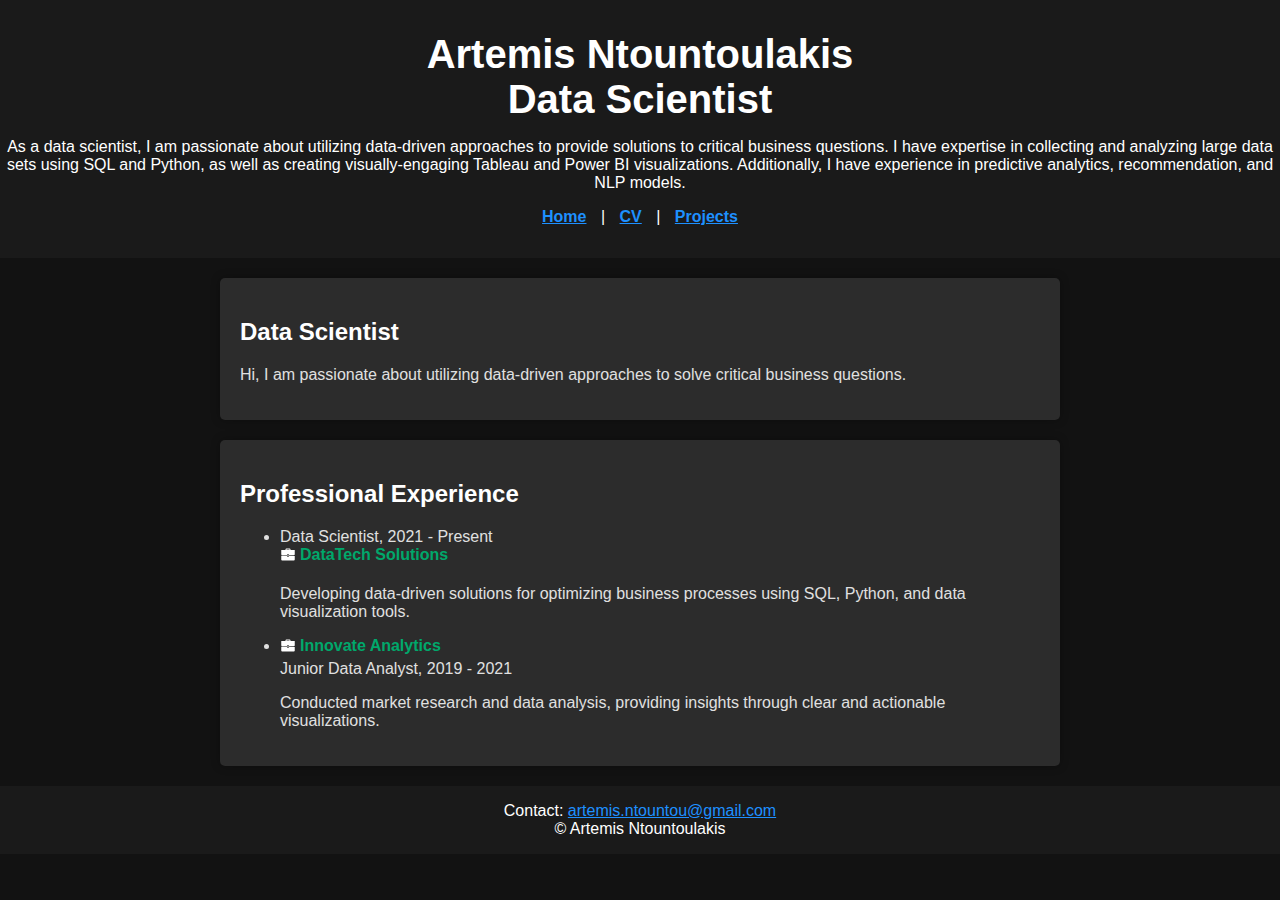
==== index.html @ 75355ca9 "initialization" ====
<!DOCTYPE html>
<html lang="en">
<head>
    <meta charset="UTF-8">
    <meta name="viewport" content="width=device-width, initial-scale=1.0">
    <title>Artemis Ntountoulakis - Portfolio</title>
    <link rel="stylesheet" href="css/style.css">
</head>
<body>

    <header>
        <h1>Artemis Ntountoulakis</h1>
        <h1>Data Scientist</h1>
        <p>As a data scientist, I am passionate about utilizing data-driven approaches to provide solutions to critical business questions.
            I have expertise in collecting and analyzing large data sets using SQL and Python, as well as creating visually-engaging Tableau and Power BI visualizations.
            Additionally, I have experience in predictive analytics, recommendation, and NLP models.</p>
        <nav>
            <a href="index.html">Home</a> |
            <a href="cv.html">CV</a> |
            <a href="projects.html">Projects</a>
        </nav>
    </header>

    <section>
        <h2> Data Scientist</h2>

        <p>Hi, I am passionate about utilizing data-driven approaches to solve critical business questions.</p>

    </section>

    <section>
    <h2>Professional Experience</h2>
    <ul>
        <li>
            Data Scientist, 2021 - Present <br>
            <span class="icon company-name">DataTech Solutions</span> <br>

            <p>Developing data-driven solutions for optimizing business processes using SQL, Python, and data visualization tools.</p>
        </li>
        <li>
            <span class="icon company-name">Innovate Analytics</span> <br>
            Junior Data Analyst, 2019 - 2021 <br>
            <p>Conducted market research and data analysis, providing insights through clear and actionable visualizations.</p>
        </li>
    </ul>
    </section>

    <footer>
        <p>Contact: <a href="mailto:artemis.ntountou@gmail.com">artemis.ntountou@gmail.com</a></p>
        <p>&copy; Artemis Ntountoulakis</p>
    </footer>

</body>
</html>
---- css/style.css ----
body {
    font-family: Arial, sans-serif;
    margin: 0;
    padding: 0;
    background-color: #121212; /* Dark background for the entire page */
    color: #e0e0e0; /* Light text color for readability */
}

header {
    background-color: #1a1a1a; /* Very dark background for header */
    color: #ffffff; /* White text in header */
    text-align: center;
    padding: 2em 0;
}

h1 {
    margin: 0;
    font-size: 2.5em;
}

h2 {
    color: #ffffff;
    font-size: 1.5em;
}

.company-name {
    color: #00A86B; /* Medium-dark gray for subtle contrast */
    font-weight: bold; /* Bold to stand out from regular text */
    margin-bottom: 5px; /* Small space below each name */
}

.icon {
    display: inline-block;
    background-image: url('../images/briefcase.png');
    background-size: 16px 16px;
    background-repeat: no-repeat;
    padding-left: 20px;
    background-position: left center;
}

/* Navigation Links */
nav a {
    color: #1e90ff; /* Blue color for main navigation links */
    text-decoration: underline; /* Underline to indicate clickable */
    margin: 0 10px;
    font-weight: bold;
    transition: color 0.3s ease, transform 0.3s ease; /* Smooth transition */
}

nav a:hover {
    color: #00bfff; /* Lighter blue on hover */
    transform: scale(1.1); /* Slightly enlarge on hover */
    text-decoration: none; /* Remove underline on hover for a clean look */
}

section {
    padding: 20px;
    max-width: 800px;
    margin: 20px auto;
    background-color: #2c2c2c; /* Slightly lighter dark background for section */
    border-radius: 5px;
    box-shadow: 0 0 10px rgba(0, 0, 0, 0.3);
}

footer {
    background-color: #1a1a1a; /* Matching footer to header color */
    text-align: center;
    padding: 1em 0;
    color: #ffffff;
}

footer p {
    margin: 0;
}

a {
    color: #1e90ff; /* Link color for contrast */
}
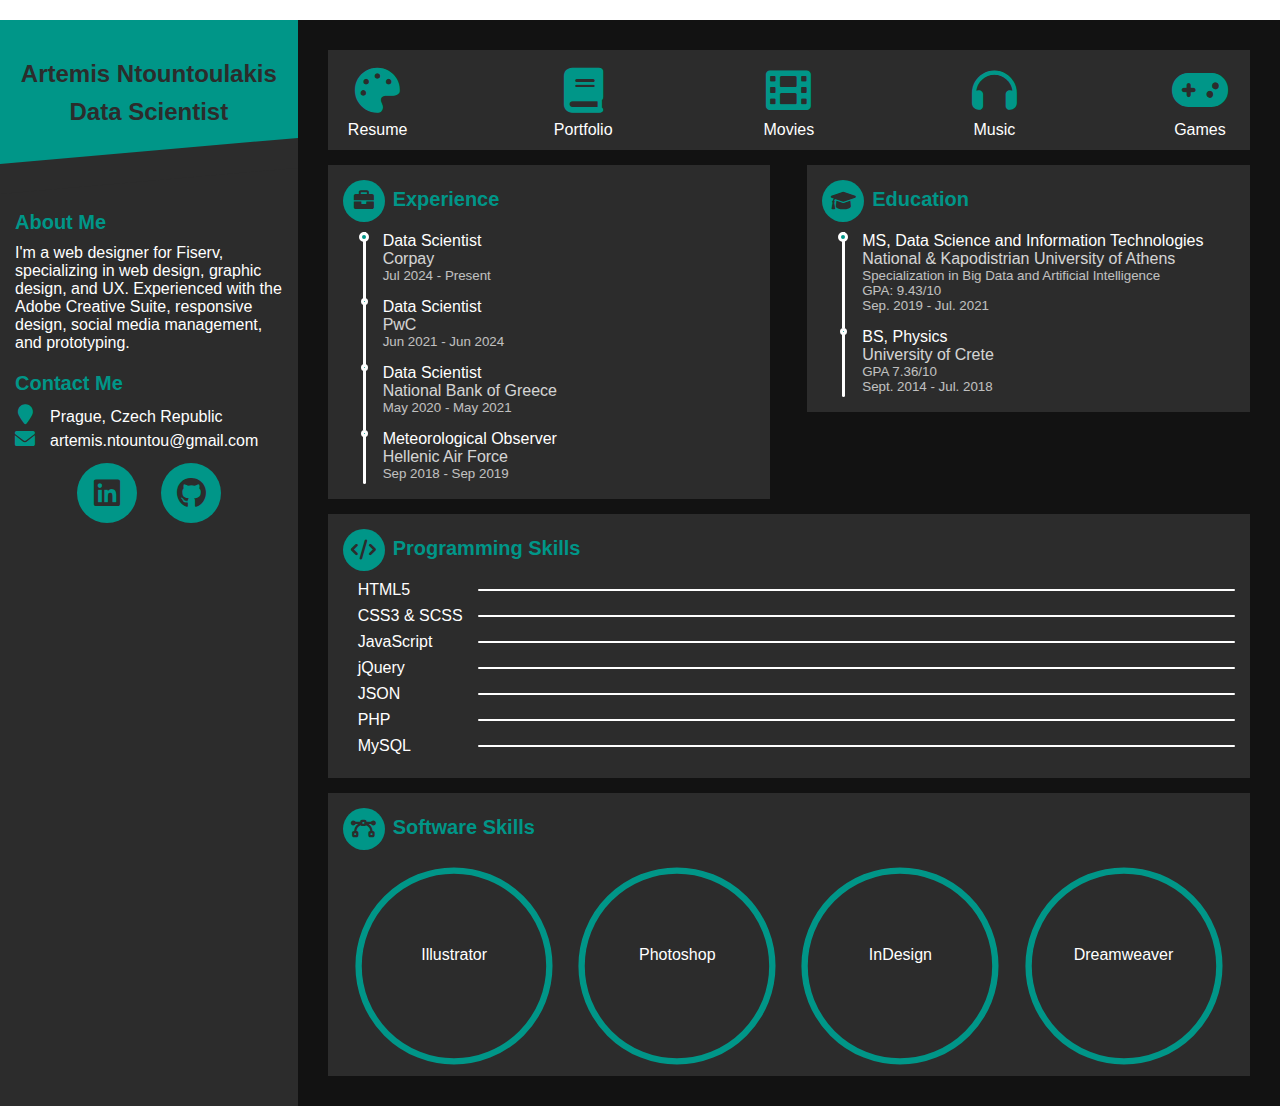
==== commit bdf63399: "version based on other's creator idea" ====
--- a/index.html
+++ b/index.html
@@ -3,52 +3,147 @@
 <head>
     <meta charset="UTF-8">
     <meta name="viewport" content="width=device-width, initial-scale=1.0">
-    <title>Artemis Ntountoulakis - Portfolio</title>
+    <title> Artemis Ntountoulakis Resume </title>
     <link rel="stylesheet" href="css/style.css">
+    <link rel="stylesheet" href="https://cdnjs.cloudflare.com/ajax/libs/font-awesome/6.0.0-beta3/css/all.min.css">
 </head>
 <body>
 
-    <header>
-        <h1>Artemis Ntountoulakis</h1>
-        <h1>Data Scientist</h1>
-        <p>As a data scientist, I am passionate about utilizing data-driven approaches to provide solutions to critical business questions.
-            I have expertise in collecting and analyzing large data sets using SQL and Python, as well as creating visually-engaging Tableau and Power BI visualizations.
-            Additionally, I have experience in predictive analytics, recommendation, and NLP models.</p>
-        <nav>
-            <a href="index.html">Home</a> |
-            <a href="cv.html">CV</a> |
-            <a href="projects.html">Projects</a>
-        </nav>
-    </header>
+<div class="resume">
+  <div class="base">
+    <div class="profile">
+      <div class="info">
+        <h1 class="name">Artemis Ntountoulakis</h1>
+        <h2 class="job">Data Scientist</h2>
+      </div>
+    </div>
+    <div class="about">
+      <h3>About Me</h3>I'm a web designer for Fiserv, specializing in web design, graphic design, and UX. Experienced with the Adobe Creative Suite, responsive design, social media management, and prototyping.
+    </div>
+    <div class="contact">
+      <h3>Contact Me</h3>
+      <div class="address"><a href="https://maps.app.goo.gl/cgMxtuae78aFnmP7A"><i class="fas fa-map-marker"></i><span>Prague, Czech Republic</span></a></div>
+      <div class="email"><a href="mailto:artemis.ntountou@gmail.com"><i class="fas fa-envelope"></i><span>artemis.ntountou@gmail.com</span></a></div>
+    </div>
+    <div class="follow">
+      <div class="box">
+        <a href="www.linkedin.com/in/artemis-ntountoulakis" target="_blank"><i class="fab fa-linkedin"></i></a>
+        <a href="https://github.com/ntountoulakis" target="_blank"><i class="fab fa-github"></i></a>
+      </div>
+    </div>
+  </div>
+  <div class="func">
 
-    <section>
-        <h2> Data Scientist</h2>
 
-        <p>Hi, I am passionate about utilizing data-driven approaches to solve critical business questions.</p>
+    <div class="interests">
+      <div class="interests-items">
+        <div class="art"><i class="fas fa-palette"></i><span>Resume</span></div>
+        <div class="art"><i class="fas fa-book"></i><span>Portfolio</span></div>
+        <div class="movies"><i class="fas fa-film"></i><span>Movies</span></div>
+        <div class="music"><i class="fas fa-headphones"></i><span>Music</span></div>
+        <div class="games"><i class="fas fa-gamepad"></i><span>Games</span></div>
+      </div>
+    </div>
 
-    </section>
 
-    <section>
-    <h2>Professional Experience</h2>
-    <ul>
-        <li>
-            Data Scientist, 2021 - Present <br>
-            <span class="icon company-name">DataTech Solutions</span> <br>
 
-            <p>Developing data-driven solutions for optimizing business processes using SQL, Python, and data visualization tools.</p>
+    <div class="work">
+      <h3><i class="fa fa-briefcase"></i>Experience</h3>
+      <ul>
+        <li><span>Data Scientist</span><medium>Corpay</medium><small>Jul 2024 - Present</small></li>
+        <li><span>Data Scientist </span><medium>PwC</medium><small>Jun 2021 - Jun 2024</small></li>
+        <li><span>Data Scientist</span><medium>National Bank of Greece</medium><small>May 2020 - May 2021</small></li>
+        <li><span>Meteorological Observer</span><medium>Hellenic Air Force</medium><small>Sep 2018 - Sep 2019</small></li>
+      </ul>
+    </div>
+
+
+
+    <div class="edu">
+      <h3><i class="fa fa-graduation-cap"></i>Education</h3>
+      <ul>
+        <li><span>MS, Data Science and Information Technologies</span><medium>National & Kapodistrian University of Athens</medium><small> Specialization in Big Data and Artificial Intelligence <br> GPA: 9.43/10 <br> Sep. 2019 - Jul. 2021</small></li>
+        <li><span>BS, Physics</span><medium>University of Crete</medium><small> GPA 7.36/10 <br> Sept. 2014 - Jul. 2018</small></li>
+      </ul>
+    </div>
+
+
+
+    <div class="skills-prog">
+      <h3><i class="fas fa-code"></i>Programming Skills</h3>
+      <ul>
+        <li data-percent="95"><span>HTML5</span>
+          <div class="skills-bar">
+            <div class="bar"></div>
+          </div>
         </li>
-        <li>
-            <span class="icon company-name">Innovate Analytics</span> <br>
-            Junior Data Analyst, 2019 - 2021 <br>
-            <p>Conducted market research and data analysis, providing insights through clear and actionable visualizations.</p>
+        <li data-percent="90"><span>CSS3 & SCSS</span>
+          <div class="skills-bar">
+            <div class="bar"></div>
+          </div>
         </li>
-    </ul>
-    </section>
+        <li data-percent="60"><span>JavaScript</span>
+          <div class="skills-bar">
+            <div class="bar"></div>
+          </div>
+        </li>
+        <li data-percent="50"><span>jQuery</span>
+          <div class="skills-bar">
+            <div class="bar"></div>
+          </div>
+        </li>
+        <li data-percent="40"><span>JSON</span>
+          <div class="skills-bar">
+            <div class="bar"></div>
+          </div>
+        </li>
+        <li data-percent="55"><span>PHP</span>
+          <div class="skills-bar">
+            <div class="bar"></div>
+          </div>
+        </li>
+        <li data-percent="40"><span>MySQL</span>
+          <div class="skills-bar">
+            <div class="bar"></div>
+          </div>
+        </li>
+      </ul>
+    </div>
 
-    <footer>
-        <p>Contact: <a href="mailto:artemis.ntountou@gmail.com">artemis.ntountou@gmail.com</a></p>
-        <p>&copy; Artemis Ntountoulakis</p>
-    </footer>
 
+    <div class="skills-soft">
+      <h3><i class="fas fa-bezier-curve"></i>Software Skills</h3>
+      <ul>
+        <li data-percent="90">
+          <svg viewbox="0 0 100 100">
+            <circle cx="50" cy="50" r="45"></circle>
+            <circle class="cbar" cx="50" cy="50" r="45"></circle>
+          </svg><span>Illustrator</span><small></small>
+        </li>
+        <li data-percent="75">
+          <svg viewbox="0 0 100 100">
+            <circle cx="50" cy="50" r="45"></circle>
+            <circle class="cbar" cx="50" cy="50" r="45"></circle>
+          </svg><span>Photoshop</span><small></small>
+        </li>
+        <li data-percent="85">
+          <svg viewbox="0 0 100 100">
+            <circle cx="50" cy="50" r="45"></circle>
+            <circle class="cbar" cx="50" cy="50" r="45"></circle>
+          </svg><span>InDesign</span><small></small>
+        </li>
+        <li data-percent="65">
+          <svg viewbox="0 0 100 100">
+            <circle cx="50" cy="50" r="45"></circle>
+            <circle class="cbar" cx="50" cy="50" r="45"></circle>
+          </svg><span>Dreamweaver</span><small></small>
+        </li>
+      </ul>
+    </div>
+  </div>
+</div>
+
+
+<script src="js/script.js"></script>
 </body>
-</html>
+</html>--- a/css/style.css
+++ b/css/style.css
@@ -1,78 +1,434 @@
+*,
+*::before,
+*::after {
+  box-sizing: border-box;
+  outline: none;
+  margin: 0;
+  padding: 0;
+}
+
+/* Full-screen setup for root elements */
+html,
 body {
-    font-family: Arial, sans-serif;
-    margin: 0;
-    padding: 0;
-    background-color: #121212; /* Dark background for the entire page */
-    color: #e0e0e0; /* Light text color for readability */
-}
-
-header {
-    background-color: #1a1a1a; /* Very dark background for header */
-    color: #ffffff; /* White text in header */
-    text-align: center;
-    padding: 2em 0;
-}
-
-h1 {
-    margin: 0;
-    font-size: 2.5em;
+  height: 100%;
+  margin: 0;
+  padding: 0;
+  transition: 0.5s;
+  background: #ffffff; /* white  */;
+  cursor: default;
+  font-family: "Montserrat", sans-serif;
+  font-size: 16px;
+}
+
+a {
+  text-decoration: none;
+  color: #ffffff; /* white  */;
+  display: block;
+  transition-duration: 0.3s;
+}
+
+ul {
+  list-style-type: none;
+  padding: 0;
 }
 
 h2 {
-    color: #ffffff;
-    font-size: 1.5em;
-}
-
-.company-name {
-    color: #00A86B; /* Medium-dark gray for subtle contrast */
-    font-weight: bold; /* Bold to stand out from regular text */
-    margin-bottom: 5px; /* Small space below each name */
-}
-
-.icon {
-    display: inline-block;
-    background-image: url('../images/briefcase.png');
-    background-size: 16px 16px;
-    background-repeat: no-repeat;
-    padding-left: 20px;
-    background-position: left center;
-}
-
-/* Navigation Links */
-nav a {
-    color: #1e90ff; /* Blue color for main navigation links */
-    text-decoration: underline; /* Underline to indicate clickable */
-    margin: 0 10px;
-    font-weight: bold;
-    transition: color 0.3s ease, transform 0.3s ease; /* Smooth transition */
-}
-
-nav a:hover {
-    color: #00bfff; /* Lighter blue on hover */
-    transform: scale(1.1); /* Slightly enlarge on hover */
-    text-decoration: none; /* Remove underline on hover for a clean look */
-}
-
-section {
-    padding: 20px;
-    max-width: 800px;
-    margin: 20px auto;
-    background-color: #2c2c2c; /* Slightly lighter dark background for section */
-    border-radius: 5px;
-    box-shadow: 0 0 10px rgba(0, 0, 0, 0.3);
-}
-
-footer {
-    background-color: #1a1a1a; /* Matching footer to header color */
-    text-align: center;
-    padding: 1em 0;
-    color: #ffffff;
-}
-
-footer p {
-    margin: 0;
-}
-
-a {
-    color: #1e90ff; /* Link color for contrast */
-}+}
+
+h3 {
+  color: #009688; /* teal  */
+  margin: 10px 0;
+  font-size: 1.25em;
+}
+
+.resume {
+  width: 100vw;
+  background: #121212; /* black  */
+  color: #ffffff; /* white  */;
+  margin: 20px auto;
+  box-shadow: 10px 10px #0e1442; /* black  */;
+  position: relative;
+  display: flex;
+}
+.resume .base,
+.resume .func {
+  box-sizing: border-box;
+  float: left;
+}
+.resume .base > div,
+.resume .func > div {
+  padding-bottom: 10px;
+}
+.resume .base > div:last-of-type,
+.resume .func > div:last-of-type {
+  padding-bottom: 0;
+}
+.resume .base {
+  width: 30%;
+  padding: 30px 15px;
+  background: #2c2c2c; /* light-dark*/
+  color: #ffffff; /* white  */;
+}
+.resume .base .profile {
+  background: #009688; /* teal  */
+  padding: 30px 15px 40px 15px;
+  margin: -30px -15px 45px -15px;
+  position: relative;
+  z-index: 2;
+}
+.resume .base .profile::after {
+  content: "";
+  position: absolute;
+  background: #2c2c2c; /* light-dark*/
+  width: 100%;
+  height: 30px;
+  bottom: -15px;
+  left: 0;
+  transform: skewY(-5deg);
+  z-index: -1;
+}
+.resume .base .profile .photo img {
+  width: 100%;
+  border-radius: 50%;
+}
+.resume .base .profile .photo {
+  display: flex;
+  justify-content: center;
+  align-items: center;
+}
+
+.resume .base .profile .info {
+  text-align: center;
+  color: #ffffff; /* white  */;
+}
+.resume .base .profile .info .name {
+  margin-top: 10px;
+  margin-bottom: 0;
+  font-size: 1.5em;
+  color: #2c2c2c; /* light-dark*/
+}
+.resume .base .profile .info .job {
+  margin-top: 10px;
+  margin-bottom: 0;
+  font-size: 1.5em;
+  color: #2c2c2c; /* light-dark*/
+}
+.resume .base .contact div {
+  line-height: 24px;
+}
+.resume .base .contact div a:hover {
+  color: #fdd835; /* yellow  */;
+}
+.resume .base .contact div a:hover span::after {
+  width: 100%;
+}
+.resume .base .contact div:hover i {
+  color: #fdd835; /* yellow  */;
+}
+.resume .base .contact div i {
+  color: #009688; /* teal  */
+  width: 20px;
+  height: 20px;
+  font-size: 20px;
+  text-align: center;
+  margin-right: 15px;
+  transition-duration: 0.3s;
+}
+.resume .base .contact div span {
+  position: relative;
+}
+.resume .base .contact div span::after {
+  content: "";
+  position: absolute;
+  background: #fdd835; /* yellow  */;
+  height: 1px;
+  width: 0;
+  bottom: 0;
+  left: 0;
+  transition-duration: 0.3s;
+}
+.resume .base .follow .box {
+  text-align: center;
+  vertical-align: middle;
+}
+.resume .base .follow .box a {
+  display: inline-block;
+  vertical-align: text-bottom;
+}
+.resume .base .follow .box a:hover i {
+  background: #fdd835; /* yellow  */;
+  border-radius: 5px;
+  transform: rotate(45deg) scale(0.8);
+}
+.resume .base .follow .box a:hover i::before {
+  transform: rotate(-45deg) scale(1.5);
+}
+.resume .base .follow .box i {
+  display: inline-block;
+  font-size: 30px;
+  background: #009688; /* teal  */
+  width: 60px;
+  height: 60px;
+  border-radius: 50%;
+  line-height: 60px;
+  color: #2c2c2c; /* light-dark*/
+  margin: 0 10px 10px 10px;
+  transition-duration: 0.3s;
+}
+.resume .base .follow .box i::before {
+  transition-duration: 0.3s;
+}
+.resume .base .follow .box i.fa::before {
+  display: block;
+}
+.resume .func {
+  width: 100%;
+  padding: 30px;
+}
+.resume .func:hover > div {
+  transition-duration: 0.5s;
+}
+.resume .func:hover > div:hover h3 i {
+  transform: scale(1.25);
+}
+.resume .func:hover > div:not(:hover) {
+  opacity: 0.5;
+}
+.resume .func h3 {
+  transition-duration: 0.3s;
+  margin-top: 0;
+}
+.resume .func h3 i {
+  color: #2c2c2c; /* light-dark*/
+  background: #009688; /* teal  */
+  width: 42px;
+  height: 42px;
+  font-size: 20px;
+  line-height: 42px;
+  border-radius: 50%;
+  text-align: center;
+  vertical-align: middle;
+  margin-right: 8px;
+  transition-duration: 0.3s;
+}
+.resume .func .work,
+.resume .func .edu {
+  float: left;
+}
+
+.resume .func .work medium,
+.resume .func .edu medium {
+  display: block;
+  opacity: 0.8;
+}
+
+.resume .func .work small,
+.resume .func .edu small {
+  display: block;
+  opacity: 0.7;
+}
+.resume .func .work ul li,
+.resume .func .edu ul li {
+  position: relative;
+  margin-left: 15px;
+  padding-left: 25px;
+  padding-bottom: 15px;
+}
+.resume .func .work ul li:hover::before,
+.resume .func .edu ul li:hover::before {
+  animation: circle 1.2s infinite;
+}
+.resume .func .work ul li:hover span,
+.resume .func .edu ul li:hover span {
+  color: #fdd835; /* yellow  */;
+}
+@keyframes circle {
+  from {
+    box-shadow: 0 0 0 0px #fdd835; /* yellow  */;
+  }
+  to {
+    box-shadow: 0 0 0 6px rgba(255, 255, 255, 0);
+  }
+}
+.resume .func .work ul li:first-of-type::before,
+.resume .func .edu ul li:first-of-type::before {
+  width: 10px;
+  height: 10px;
+  left: 1px;
+}
+.resume .func .work ul li:last-of-type,
+.resume .func .edu ul li:last-of-type {
+  padding-bottom: 3px;
+}
+.resume .func .work ul li:last-of-type::after,
+.resume .func .edu ul li:last-of-type::after {
+  border-radius: 1.5px;
+}
+.resume .func .work ul li::before,
+.resume .func .work ul li::after,
+.resume .func .edu ul li::before,
+.resume .func .edu ul li::after {
+  content: "";
+  display: block;
+  position: absolute;
+}
+.resume .func .work ul li::before,
+.resume .func .edu ul li::before {
+  width: 7px;
+  height: 7px;
+  border: 3px solid #ffffff; /* white  */
+  background: #009688; /* teal  */
+  border-radius: 50%;
+  left: 3px;
+  z-index: 1;
+}
+.resume .func .work ul li::after,
+.resume .func .edu ul li::after {
+  width: 3px;
+  height: 100%;
+  background: #ffffff; /* white  */;
+  left: 5px;
+  top: 0;
+}
+.resume .func .work ul li span,
+.resume .func .edu ul li span {
+  transition-duration: 0.3s;
+}
+.resume .func .work {
+  width: 48%;
+  background: #2c2c2c; /* light-dark*/
+  padding: 15px;
+  margin: 0 4% 15px 0;
+}
+.resume .func .edu {
+  width: 48%;
+  background: #2c2c2c; /* light-dark*/
+  padding: 15px;
+}
+.resume .func .skills-prog {
+  clear: both;
+  background: #2c2c2c; /* light-dark*/
+  padding: 15px;
+}
+.resume .func .skills-prog ul {
+  margin-left: 15px;
+}
+.resume .func .skills-prog ul li {
+  margin-bottom: 8px;
+  display: flex;
+  align-items: center;
+  transition-duration: 0.3s;
+}
+.resume .func .skills-prog ul li:hover {
+  color: #fdd835; /* yellow  */;
+}
+.resume .func .skills-prog ul li:hover .skills-bar .bar {
+  background: #fdd835; /* yellow  */;
+  box-shadow: 0 0 0 1px #fdd835; /* yellow  */;
+}
+.resume .func .skills-prog ul li span {
+  display: block;
+  width: 120px;
+}
+.resume .func .skills-prog ul li .skills-bar {
+  background: #ffffff; /* white  */;
+  height: 2px;
+  width: calc(100% - 120px);
+  position: relative;
+  border-radius: 2px;
+}
+.resume .func .skills-prog ul li .skills-bar .bar {
+  position: absolute;
+  top: -1px;
+  height: 4px;
+  background: #009688; /* teal  */
+  box-shadow: 0 0 0 #009688; /* teal  */
+  border-radius: 5px;
+}
+.resume .func .skills-soft {
+  clear: both;
+  background: #2c2c2c; /* light-dark*/
+  padding: 15px;
+  margin: 15px 0 0;
+}
+.resume .func .skills-soft ul {
+  display: flex;
+  justify-content: space-between;
+  text-align: center;
+}
+.resume .func .skills-soft ul li {
+  position: relative;
+}
+.resume .func .skills-soft ul li:hover svg .cbar {
+  stroke: #fdd835; /* yellow  */;
+  stroke-width: 4px;
+}
+.resume .func .skills-soft ul li:hover span,
+.resume .func .skills-soft ul li:hover small {
+  transform: scale(1.2);
+}
+.resume .func .skills-soft ul li svg {
+  width: 95%;
+  fill: transparent;
+  transform: rotate(-90deg);
+}
+.resume .func .skills-soft ul li svg circle {
+  stroke-width: 1px;
+  stroke: #ffffff; /* white  */;
+}
+.resume .func .skills-soft ul li svg .cbar {
+  stroke-width: 3px;
+  stroke: #009688; /* teal  */
+  stroke-linecap: round;
+}
+.resume .func .skills-soft ul li span,
+.resume .func .skills-soft ul li small {
+  position: absolute;
+  display: block;
+  width: 100%;
+  top: 52%;
+  transition-duration: 0.3s;
+}
+.resume .func .skills-soft ul li span {
+  top: 40%;
+}
+.resume .func .interests {
+  background: #2c2c2c; /* light-dark*/
+  margin: 0 0 15px;
+  padding: 0;
+}
+.resume .func .interests-items {
+  box-sizing: border-box;
+  padding: 0 0 0;
+  width: 100%;
+  text-align: center;
+  display: flex;
+  justify-content: space-between;
+}
+.resume .func .interests-items div {
+  display: flex;
+  flex-direction: column;
+  justify-content: center;
+  align-items: center;
+  width: 100px;
+  height: 100px;
+  border-radius: 50%;
+}
+.resume .func .interests-items div:hover i {
+  transform: scale(1.2);
+}
+.resume .func .interests-items div:hover span {
+  color: #fdd835; /* yellow  */;
+  transition-duration: 0.3s;
+}
+.resume .func .interests-items div i {
+  font-size: 45px;
+  width: 60px;
+  height: 60px;
+  line-height: 60px;
+  color: #009688; /* teal  */
+  transition-duration: 0.3s;
+}
+.resume .func .interests-items div span {
+  display: block;
+}
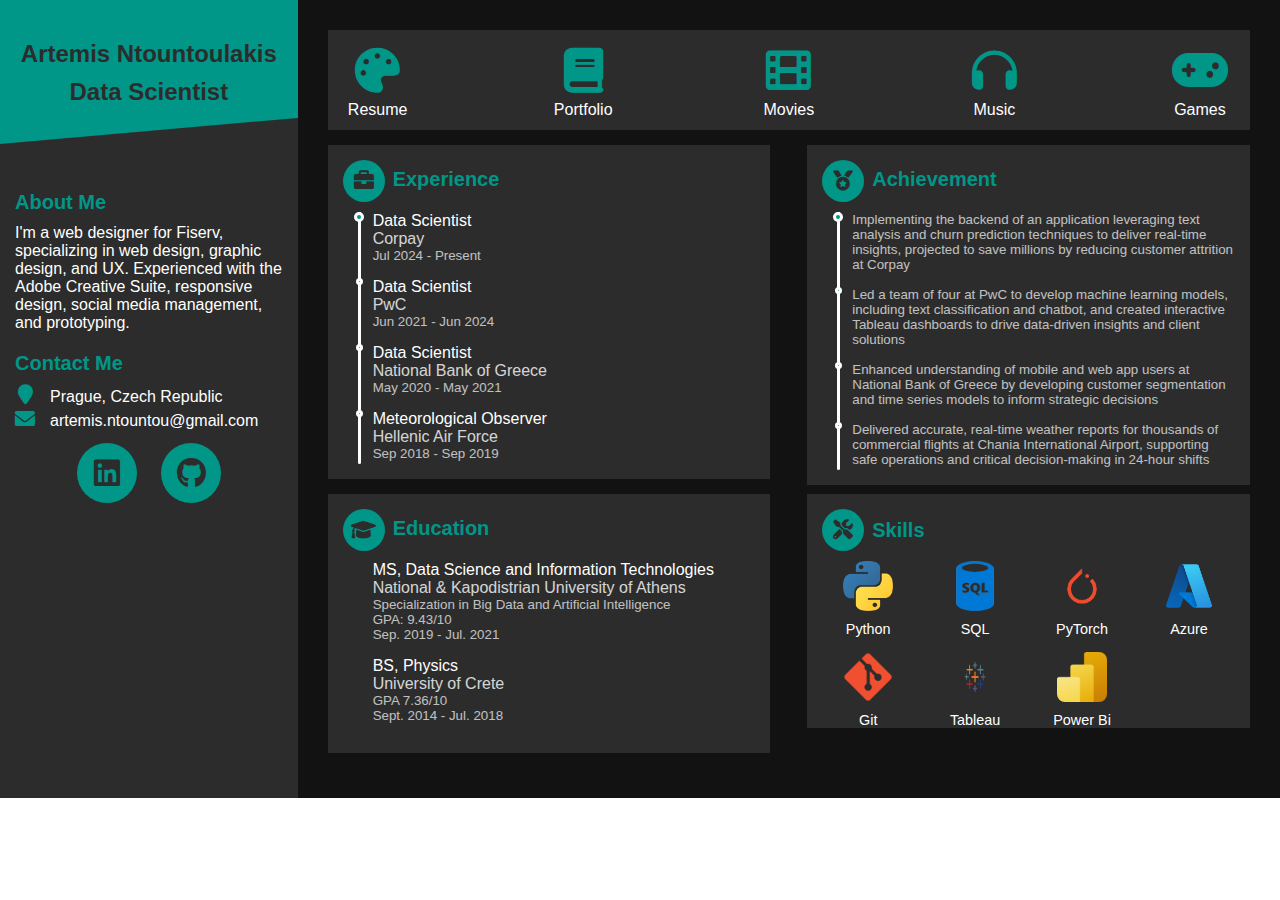
==== commit 92882aff: "added skills and education in correct format" ====
--- a/index.html
+++ b/index.html
@@ -27,7 +27,7 @@
     </div>
     <div class="follow">
       <div class="box">
-        <a href="www.linkedin.com/in/artemis-ntountoulakis" target="_blank"><i class="fab fa-linkedin"></i></a>
+        <a href="https://www.linkedin.com/in/artemis-ntountoulakis" target="_blank"><i class="fab fa-linkedin"></i></a>
         <a href="https://github.com/ntountoulakis" target="_blank"><i class="fab fa-github"></i></a>
       </div>
     </div>
@@ -58,8 +58,17 @@
     </div>
 
 
+    <div class="achieve">
+      <h3><i class="fa fa-medal"></i>Achievement</h3>
+      <ul>
+        <li><small>Implementing the backend of an application leveraging text analysis and churn prediction techniques to deliver real-time insights, projected to save millions by reducing customer attrition at Corpay</small></li>
+        <li><small>Led a team of four at PwC to develop machine learning models, including text classification and chatbot, and created interactive Tableau dashboards to drive data-driven insights and client solutions</small></li>
+        <li><small>Enhanced understanding of mobile and web app users at National Bank of Greece by developing customer segmentation and time series models to inform strategic decisions</small></li>
+        <li><small>Delivered accurate, real-time weather reports for thousands of commercial flights at Chania International Airport, supporting safe operations and critical decision-making in 24-hour shifts</small></li>
+      </ul>
+    </div>
 
-    <div class="edu">
+   <div class="edu">
       <h3><i class="fa fa-graduation-cap"></i>Education</h3>
       <ul>
         <li><span>MS, Data Science and Information Technologies</span><medium>National & Kapodistrian University of Athens</medium><small> Specialization in Big Data and Artificial Intelligence <br> GPA: 9.43/10 <br> Sep. 2019 - Jul. 2021</small></li>
@@ -67,79 +76,41 @@
       </ul>
     </div>
 
+    <div class="skills">
+      <h3><i class="fa fa-tools"></i>Skills</h3>
+      <ul>
+        <li>
+          <img src="images/python.png" alt="Python Logo">
+          <span>Python</span>
+        </li>
+        <li>
+          <img src="images/sql.png" alt="SQL Logo">
+          <span>SQL</span>
+        </li>
+        <li>
+          <img src="images/pytorch.png" alt="Pytorch Logo">
+          <span>PyTorch</span>
+        </li>
+        <li>
+          <img src="images/azure.png" alt="Azure Logo">
+          <span>Azure</span>
+        </li>
+        <li>
+          <img src="images/git.png" alt="Git Logo">
+          <span>Git</span>
+        </li>
+        <li>
+          <img src="images/tableau.png" alt="Tableau Logo">
+          <span>Tableau</span>
+        </li>
+        <li>
+          <img src="images/powerbi.png" alt="Power BI Logo">
+          <span>Power Bi</span>
+        </li>
 
-
-    <div class="skills-prog">
-      <h3><i class="fas fa-code"></i>Programming Skills</h3>
-      <ul>
-        <li data-percent="95"><span>HTML5</span>
-          <div class="skills-bar">
-            <div class="bar"></div>
-          </div>
-        </li>
-        <li data-percent="90"><span>CSS3 & SCSS</span>
-          <div class="skills-bar">
-            <div class="bar"></div>
-          </div>
-        </li>
-        <li data-percent="60"><span>JavaScript</span>
-          <div class="skills-bar">
-            <div class="bar"></div>
-          </div>
-        </li>
-        <li data-percent="50"><span>jQuery</span>
-          <div class="skills-bar">
-            <div class="bar"></div>
-          </div>
-        </li>
-        <li data-percent="40"><span>JSON</span>
-          <div class="skills-bar">
-            <div class="bar"></div>
-          </div>
-        </li>
-        <li data-percent="55"><span>PHP</span>
-          <div class="skills-bar">
-            <div class="bar"></div>
-          </div>
-        </li>
-        <li data-percent="40"><span>MySQL</span>
-          <div class="skills-bar">
-            <div class="bar"></div>
-          </div>
-        </li>
       </ul>
     </div>
 
-
-    <div class="skills-soft">
-      <h3><i class="fas fa-bezier-curve"></i>Software Skills</h3>
-      <ul>
-        <li data-percent="90">
-          <svg viewbox="0 0 100 100">
-            <circle cx="50" cy="50" r="45"></circle>
-            <circle class="cbar" cx="50" cy="50" r="45"></circle>
-          </svg><span>Illustrator</span><small></small>
-        </li>
-        <li data-percent="75">
-          <svg viewbox="0 0 100 100">
-            <circle cx="50" cy="50" r="45"></circle>
-            <circle class="cbar" cx="50" cy="50" r="45"></circle>
-          </svg><span>Photoshop</span><small></small>
-        </li>
-        <li data-percent="85">
-          <svg viewbox="0 0 100 100">
-            <circle cx="50" cy="50" r="45"></circle>
-            <circle class="cbar" cx="50" cy="50" r="45"></circle>
-          </svg><span>InDesign</span><small></small>
-        </li>
-        <li data-percent="65">
-          <svg viewbox="0 0 100 100">
-            <circle cx="50" cy="50" r="45"></circle>
-            <circle class="cbar" cx="50" cy="50" r="45"></circle>
-          </svg><span>Dreamweaver</span><small></small>
-        </li>
-      </ul>
-    </div>
   </div>
 </div>
 
--- a/css/style.css
+++ b/css/style.css
@@ -45,8 +45,8 @@
   width: 100vw;
   background: #121212; /* black  */
   color: #ffffff; /* white  */;
-  margin: 20px auto;
-  box-shadow: 10px 10px #0e1442; /* black  */;
+  margin: 0px auto;
+  /* box-shadow: 20px 20px #2c2c2c;  light-dark*/
   position: relative;
   display: flex;
 }
@@ -212,34 +212,34 @@
   transition-duration: 0.3s;
 }
 .resume .func .work,
-.resume .func .edu {
+.resume .func .achieve {
   float: left;
 }
 
 .resume .func .work medium,
-.resume .func .edu medium {
+.resume .func .achieve medium {
   display: block;
   opacity: 0.8;
 }
 
 .resume .func .work small,
-.resume .func .edu small {
+.resume .func .achieve small {
   display: block;
   opacity: 0.7;
 }
 .resume .func .work ul li,
-.resume .func .edu ul li {
+.resume .func .achieve ul li {
   position: relative;
-  margin-left: 15px;
-  padding-left: 25px;
+  margin-left: 10px;
+  padding-left: 20px;
   padding-bottom: 15px;
 }
 .resume .func .work ul li:hover::before,
-.resume .func .edu ul li:hover::before {
+.resume .func .achieve ul li:hover::before {
   animation: circle 1.2s infinite;
 }
 .resume .func .work ul li:hover span,
-.resume .func .edu ul li:hover span {
+.resume .func .achieve ul li:hover span {
   color: #fdd835; /* yellow  */;
 }
 @keyframes circle {
@@ -251,29 +251,29 @@
   }
 }
 .resume .func .work ul li:first-of-type::before,
-.resume .func .edu ul li:first-of-type::before {
+.resume .func .achieve ul li:first-of-type::before {
   width: 10px;
   height: 10px;
   left: 1px;
 }
 .resume .func .work ul li:last-of-type,
-.resume .func .edu ul li:last-of-type {
+.resume .func .achieve ul li:last-of-type {
   padding-bottom: 3px;
 }
 .resume .func .work ul li:last-of-type::after,
-.resume .func .edu ul li:last-of-type::after {
+.resume .func .achieve ul li:last-of-type::after {
   border-radius: 1.5px;
 }
 .resume .func .work ul li::before,
 .resume .func .work ul li::after,
-.resume .func .edu ul li::before,
-.resume .func .edu ul li::after {
+.resume .func .achieve ul li::before,
+.resume .func .achieve ul li::after {
   content: "";
   display: block;
   position: absolute;
 }
 .resume .func .work ul li::before,
-.resume .func .edu ul li::before {
+.resume .func .achieve ul li::before {
   width: 7px;
   height: 7px;
   border: 3px solid #ffffff; /* white  */
@@ -283,7 +283,7 @@
   z-index: 1;
 }
 .resume .func .work ul li::after,
-.resume .func .edu ul li::after {
+.resume .func .achieve ul li::after {
   width: 3px;
   height: 100%;
   background: #ffffff; /* white  */;
@@ -291,7 +291,7 @@
   top: 0;
 }
 .resume .func .work ul li span,
-.resume .func .edu ul li span {
+.resume .func .achieve ul li span {
   transition-duration: 0.3s;
 }
 .resume .func .work {
@@ -300,98 +300,100 @@
   padding: 15px;
   margin: 0 4% 15px 0;
 }
-.resume .func .edu {
+.resume .func .achieve {
   width: 48%;
   background: #2c2c2c; /* light-dark*/
   padding: 15px;
 }
-.resume .func .skills-prog {
-  clear: both;
-  background: #2c2c2c; /* light-dark*/
+
+
+.resume .func .edu {
+  width: 48%;
+  background: #2c2c2c; /* light-dark */
   padding: 15px;
-}
-.resume .func .skills-prog ul {
-  margin-left: 15px;
-}
-.resume .func .skills-prog ul li {
-  margin-bottom: 8px;
+  margin: 0 4% 15px 0;
+  float: left;
+}
+
+.resume .func .edu medium {
+  display: block;
+  opacity: 0.8;
+}
+
+.resume .func .edu small {
+  display: block;
+  opacity: 0.7;
+}
+
+.resume .func .edu ul li {
+  position: relative;
+  margin-left: 10px;
+  padding-left: 20px;
+  padding-bottom: 15px;
+}
+
+.resume .func .edu ul li::before {
+  width: 7px;
+  height: 7px;
+  border: 3px solid #ffffff;
+  background: #009688; /* teal */
+  border-radius: 50%;
+  left: 3px;
+  z-index: 1;
+}
+
+.resume .func .edu ul li::after {
+  width: 3px;
+  height: 100%;
+  background: #ffffff;
+  left: 5px;
+  top: 0;
+}
+
+/* Skills Section */
+.resume .func .skills {
+  width: 48%;
+  background: #2c2c2c; /* light-dark */
+  padding: 15px;
+  margin: 0 0 15px 0;
+  float: left;
+}
+
+.resume .func .skills h3 {
   display: flex;
   align-items: center;
-  transition-duration: 0.3s;
-}
-.resume .func .skills-prog ul li:hover {
-  color: #fdd835; /* yellow  */;
-}
-.resume .func .skills-prog ul li:hover .skills-bar .bar {
-  background: #fdd835; /* yellow  */;
-  box-shadow: 0 0 0 1px #fdd835; /* yellow  */;
-}
-.resume .func .skills-prog ul li span {
-  display: block;
-  width: 120px;
-}
-.resume .func .skills-prog ul li .skills-bar {
-  background: #ffffff; /* white  */;
-  height: 2px;
-  width: calc(100% - 120px);
-  position: relative;
-  border-radius: 2px;
-}
-.resume .func .skills-prog ul li .skills-bar .bar {
-  position: absolute;
-  top: -1px;
-  height: 4px;
-  background: #009688; /* teal  */
-  box-shadow: 0 0 0 #009688; /* teal  */
-  border-radius: 5px;
-}
-.resume .func .skills-soft {
-  clear: both;
-  background: #2c2c2c; /* light-dark*/
-  padding: 15px;
-  margin: 15px 0 0;
-}
-.resume .func .skills-soft ul {
-  display: flex;
-  justify-content: space-between;
-  text-align: center;
-}
-.resume .func .skills-soft ul li {
-  position: relative;
-}
-.resume .func .skills-soft ul li:hover svg .cbar {
-  stroke: #fdd835; /* yellow  */;
-  stroke-width: 4px;
-}
-.resume .func .skills-soft ul li:hover span,
-.resume .func .skills-soft ul li:hover small {
-  transform: scale(1.2);
-}
-.resume .func .skills-soft ul li svg {
-  width: 95%;
-  fill: transparent;
-  transform: rotate(-90deg);
-}
-.resume .func .skills-soft ul li svg circle {
-  stroke-width: 1px;
-  stroke: #ffffff; /* white  */;
-}
-.resume .func .skills-soft ul li svg .cbar {
-  stroke-width: 3px;
-  stroke: #009688; /* teal  */
-  stroke-linecap: round;
-}
-.resume .func .skills-soft ul li span,
-.resume .func .skills-soft ul li small {
-  position: absolute;
-  display: block;
-  width: 100%;
-  top: 52%;
-  transition-duration: 0.3s;
-}
-.resume .func .skills-soft ul li span {
-  top: 40%;
-}
+}
+
+.resume .func .skills ul {
+  display: grid;
+  grid-template-columns: repeat(auto-fill, minmax(80px, 1fr));
+  gap: 15px;
+  padding-left: 0;
+}
+
+.resume .func .skills ul li {
+  display: flex;
+  flex-direction: column;
+  align-items: center;
+  text-align: center;
+  font-size: 1.0em;
+  color: #ffffff; /* White */
+}
+
+.resume .func .skills ul li img {
+  width: 50px; /* Size of the skill image */
+  height: 50px;
+  margin-bottom: 5px; /* Space between image and text */
+  border-radius: 8px; /* Optional: add rounded corners */
+}
+
+.resume .func .skills ul li span {
+  font-size: 0.9em;
+  color: #ffffff; /* White text */
+  margin-top: 5px;
+}
+
+/* Interest Section */
 .resume .func .interests {
   background: #2c2c2c; /* light-dark*/
   margin: 0 0 15px;
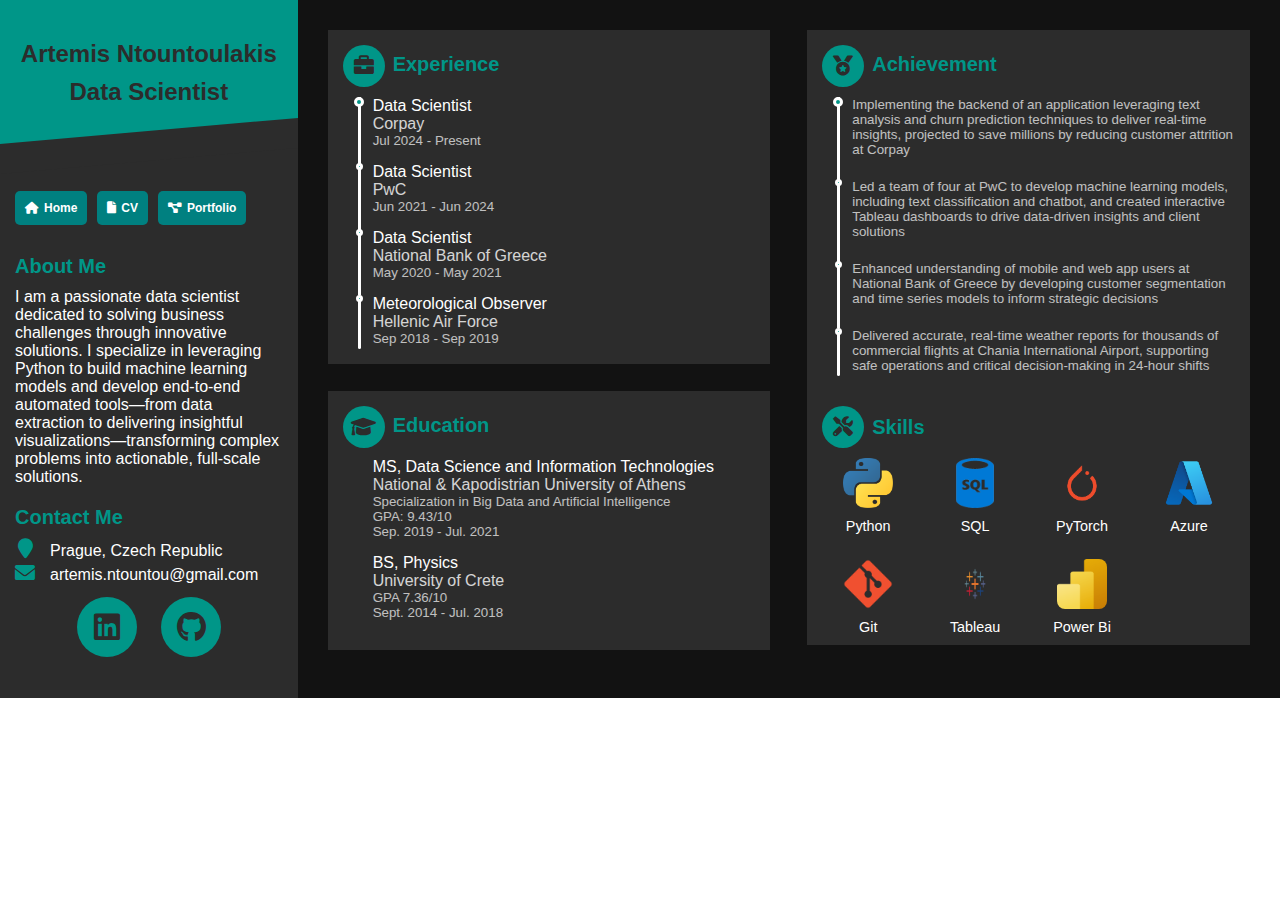
==== commit 4f9965c1: "added buttons for navigation between pages" ====
--- a/index.html
+++ b/index.html
@@ -17,8 +17,28 @@
         <h2 class="job">Data Scientist</h2>
       </div>
     </div>
+
+    <!-- New Buttons Section -->
+    <div class="navigation">
+
+      <button onclick="window.location.href='index.html';">
+        <i class="fa-solid fa-house"></i> Home
+      </button>
+
+      <a href= "pdf/CV_Artemis_Ntountoulakis.pdf" target="_blank">
+        <button>
+          <i class="fa-solid fa-file"></i> CV
+        </button>
+      </a>
+
+      <button onclick="window.location.href='projects.html';">
+        <i class="fa-solid fa-diagram-project"></i> Portfolio
+      </button>
+    </div>
+
+
     <div class="about">
-      <h3>About Me</h3>I'm a web designer for Fiserv, specializing in web design, graphic design, and UX. Experienced with the Adobe Creative Suite, responsive design, social media management, and prototyping.
+      <h3>About Me</h3>I am a passionate data scientist dedicated to solving business challenges through innovative solutions. I specialize in leveraging Python to build machine learning models and develop end-to-end automated tools—from data extraction to delivering insightful visualizations—transforming complex problems into actionable, full-scale solutions.
     </div>
     <div class="contact">
       <h3>Contact Me</h3>
@@ -35,15 +55,15 @@
   <div class="func">
 
 
-    <div class="interests">
-      <div class="interests-items">
-        <div class="art"><i class="fas fa-palette"></i><span>Resume</span></div>
-        <div class="art"><i class="fas fa-book"></i><span>Portfolio</span></div>
-        <div class="movies"><i class="fas fa-film"></i><span>Movies</span></div>
-        <div class="music"><i class="fas fa-headphones"></i><span>Music</span></div>
-        <div class="games"><i class="fas fa-gamepad"></i><span>Games</span></div>
-      </div>
-    </div>
+<!--    <div class="interests">-->
+<!--      <div class="interests-items">-->
+<!--        <div class="art"><i class="fas fa-palette"></i><span>Resume</span></div>-->
+<!--        <div class="art"><i class="fas fa-book"></i><span>Portfolio</span></div>-->
+<!--        <div class="movies"><i class="fas fa-film"></i><span>Movies</span></div>-->
+<!--        <div class="music"><i class="fas fa-headphones"></i><span>Music</span></div>-->
+<!--        <div class="games"><i class="fas fa-gamepad"></i><span>Games</span></div>-->
+<!--      </div>-->
+<!--    </div>-->
 
 
 
--- a/css/style.css
+++ b/css/style.css
@@ -227,13 +227,21 @@
   display: block;
   opacity: 0.7;
 }
-.resume .func .work ul li,
-.resume .func .achieve ul li {
+.resume .func .work ul li{
   position: relative;
   margin-left: 10px;
   padding-left: 20px;
   padding-bottom: 15px;
 }
+
+.resume .func .achieve ul li {
+  position: relative;
+  margin-left: 10px;
+  padding-left: 20px;
+  padding-bottom: 22px;
+}
+
+
 .resume .func .work ul li:hover::before,
 .resume .func .achieve ul li:hover::before {
   animation: circle 1.2s infinite;
@@ -378,6 +386,7 @@
   text-align: center;
   font-size: 1.0em;
   color: #ffffff; /* White */
+  padding-bottom: 10px;
 }
 
 .resume .func .skills ul li img {
@@ -393,44 +402,89 @@
   margin-top: 5px;
 }
 
-/* Interest Section */
-.resume .func .interests {
-  background: #2c2c2c; /* light-dark*/
-  margin: 0 0 15px;
-  padding: 0;
-}
-.resume .func .interests-items {
-  box-sizing: border-box;
-  padding: 0 0 0;
-  width: 100%;
-  text-align: center;
-  display: flex;
-  justify-content: space-between;
-}
-.resume .func .interests-items div {
-  display: flex;
-  flex-direction: column;
-  justify-content: center;
-  align-items: center;
-  width: 100px;
-  height: 100px;
-  border-radius: 50%;
-}
-.resume .func .interests-items div:hover i {
-  transform: scale(1.2);
-}
-.resume .func .interests-items div:hover span {
-  color: #fdd835; /* yellow  */;
-  transition-duration: 0.3s;
-}
-.resume .func .interests-items div i {
-  font-size: 45px;
-  width: 60px;
-  height: 60px;
-  line-height: 60px;
-  color: #009688; /* teal  */
-  transition-duration: 0.3s;
-}
-.resume .func .interests-items div span {
-  display: block;
-}
+.navigation {
+    margin: 20px 0;
+    display: flex;
+    gap: 10px;
+}
+
+.navigation button {
+    display: flex;
+    align-items: center;
+    gap: 5px;
+    padding: 10px 10px;
+    font-size: 12px;
+    border: none;
+    border-radius: 5px;
+    background-color: teal;
+    color: white;
+    cursor: pointer;
+/*    text-transform: uppercase;*/
+    font-weight: bold;
+}
+
+.navigation button:hover {
+    background-color: #fdd835; /* Darker teal on hover */
+    transform: scale(1.2);
+}
+
+
+
+/* projects.html */
+
+ .project-section {
+    display: flex;
+    justify-content: space-between;
+    gap: 10px;
+    margin-top: 20px;
+}
+
+.project-box {
+    background-color: #212121;
+    color: #fff;
+    padding: 10px;
+    border-radius: 10px;
+    width: 30%;
+    box-shadow: 0 4px 8px rgba(0, 0, 0, 0.2);
+    text-align: center;
+}
+
+.project-box h3 {
+    margin-bottom: 15px;
+    font-size: 20px;
+}
+
+.project-box p {
+    margin-bottom: 15px;
+    font-size: 14px;
+    color: #ccc;
+}
+
+.project-title {
+    display: block; /* Ensures the title link behaves like a block element */
+    font-size: 1.2rem;
+    font-weight: bold;
+    color: #009688; /* teal  */
+    margin-bottom: 10px; /* Add spacing between the title and the paragraph */
+    transition: color 0.3s ease; /* Smooth transition for hover effect */
+}
+
+.project-title:hover {
+    color: yellow; /* Change color to yellow when hovered */
+}
+
+.tags {
+    display: flex;
+    justify-content: center;
+    gap: 10px;
+    flex-wrap: wrap;
+}
+
+.tag {
+    background-color: #6c63ff;
+    color: white;
+    padding: 5px 10px;
+    border-radius: 20px;
+    font-size: 12px;
+}
+
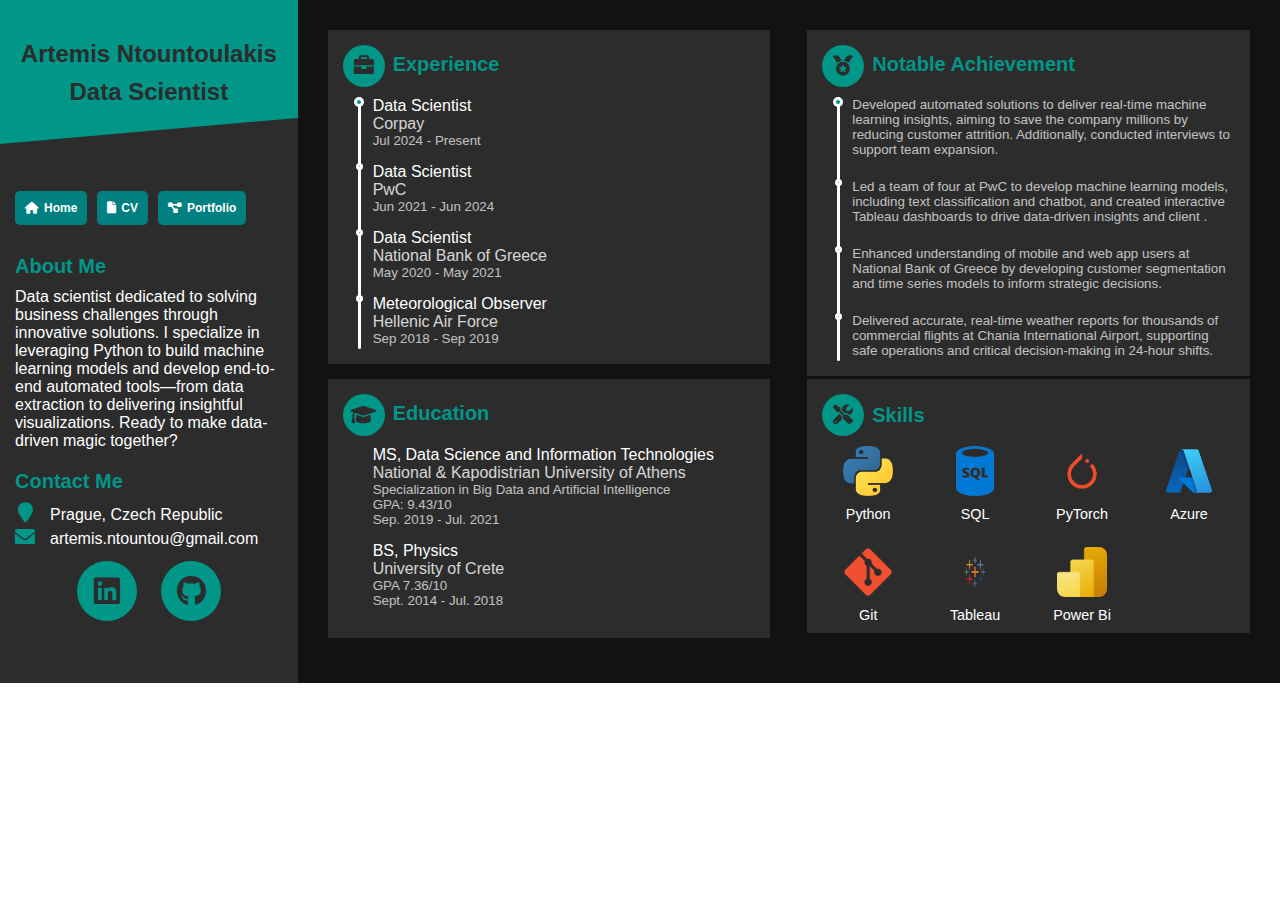
==== commit d423883a: "rename html file" ====
--- a/index.html
+++ b/index.html
@@ -38,7 +38,7 @@
 
 
     <div class="about">
-      <h3>About Me</h3>I am a passionate data scientist dedicated to solving business challenges through innovative solutions. I specialize in leveraging Python to build machine learning models and develop end-to-end automated tools—from data extraction to delivering insightful visualizations—transforming complex problems into actionable, full-scale solutions.
+      <h3>About Me</h3> Data scientist dedicated to solving business challenges through innovative solutions. I specialize in leveraging Python to build machine learning models and develop end-to-end automated tools—from data extraction to delivering insightful visualizations. Ready to make data-driven magic together?
     </div>
     <div class="contact">
       <h3>Contact Me</h3>
@@ -68,24 +68,23 @@
 
 
     <div class="work">
-      <h3><i class="fa fa-briefcase"></i>Experience</h3>
-      <ul>
-        <li><span>Data Scientist</span><medium>Corpay</medium><small>Jul 2024 - Present</small></li>
-        <li><span>Data Scientist </span><medium>PwC</medium><small>Jun 2021 - Jun 2024</small></li>
-        <li><span>Data Scientist</span><medium>National Bank of Greece</medium><small>May 2020 - May 2021</small></li>
-        <li><span>Meteorological Observer</span><medium>Hellenic Air Force</medium><small>Sep 2018 - Sep 2019</small></li>
-      </ul>
+        <h3><i class="fa fa-briefcase"></i>Experience</h3>
+        <ul>
+            <li data-index="1"><span>Data Scientist</span><medium>Corpay</medium><small>Jul 2024 - Present</small></li>
+            <li data-index="2"><span>Data Scientist </span><medium>PwC</medium><small>Jun 2021 - Jun 2024</small></li>
+            <li data-index="3"><span>Data Scientist</span><medium>National Bank of Greece</medium><small>May 2020 - May 2021</small></li>
+            <li data-index="4"><span>Meteorological Observer</span><medium>Hellenic Air Force</medium><small>Sep 2018 - Sep 2019</small></li>
+        </ul>
     </div>
 
-
     <div class="achieve">
-      <h3><i class="fa fa-medal"></i>Achievement</h3>
-      <ul>
-        <li><small>Implementing the backend of an application leveraging text analysis and churn prediction techniques to deliver real-time insights, projected to save millions by reducing customer attrition at Corpay</small></li>
-        <li><small>Led a team of four at PwC to develop machine learning models, including text classification and chatbot, and created interactive Tableau dashboards to drive data-driven insights and client solutions</small></li>
-        <li><small>Enhanced understanding of mobile and web app users at National Bank of Greece by developing customer segmentation and time series models to inform strategic decisions</small></li>
-        <li><small>Delivered accurate, real-time weather reports for thousands of commercial flights at Chania International Airport, supporting safe operations and critical decision-making in 24-hour shifts</small></li>
-      </ul>
+        <h3><i class="fa fa-medal"></i>Notable Achievement</h3>
+        <ul>
+            <li data-index="1"><small>Developed automated solutions to deliver real-time machine learning insights, aiming to save the company millions by reducing customer attrition. Additionally, conducted interviews to support team expansion.</small></li>
+            <li data-index="2"><small>Led a team of four at PwC to develop machine learning models, including text classification and chatbot, and created interactive Tableau dashboards to drive data-driven insights and client .</small></li>
+            <li data-index="3"><small>Enhanced understanding of mobile and web app users at National Bank of Greece by developing customer segmentation and time series models to inform strategic decisions.</small></li>
+            <li data-index="4"><small>Delivered accurate, real-time weather reports for thousands of commercial flights at Chania International Airport, supporting safe operations and critical decision-making in 24-hour shifts.</small></li>
+        </ul>
     </div>
 
    <div class="edu">
--- a/css/style.css
+++ b/css/style.css
@@ -41,6 +41,10 @@
   font-size: 1.25em;
 }
 
+.justified-text {
+    text-align: justify;
+}
+
 .resume {
   width: 100vw;
   background: #121212; /* black  */
@@ -241,15 +245,11 @@
   padding-bottom: 22px;
 }
 
-
-.resume .func .work ul li:hover::before,
-.resume .func .achieve ul li:hover::before {
+.highlight {
   animation: circle 1.2s infinite;
-}
-.resume .func .work ul li:hover span,
-.resume .func .achieve ul li:hover span {
-  color: #fdd835; /* yellow  */;
-}
+  color: #fdd835;
+}
+
 @keyframes circle {
   from {
     box-shadow: 0 0 0 0px #fdd835; /* yellow  */;
@@ -258,6 +258,7 @@
     box-shadow: 0 0 0 6px rgba(255, 255, 255, 0);
   }
 }
+
 .resume .func .work ul li:first-of-type::before,
 .resume .func .achieve ul li:first-of-type::before {
   width: 10px;
@@ -432,10 +433,11 @@
 
 /* projects.html */
 
- .project-section {
-    display: flex;
-    justify-content: space-between;
-    gap: 10px;
+.project-section {
+    display: flex; /* Places the children (project-boxes) next to each other */
+    align-items: flex-start; /* Aligns items to the start of the cross-axis */
+    gap: 25px; /* Adds consistent spacing between project-boxes */
+    flex-wrap: wrap; /* Allows wrapping if the screen is too narrow */
     margin-top: 20px;
 }
 
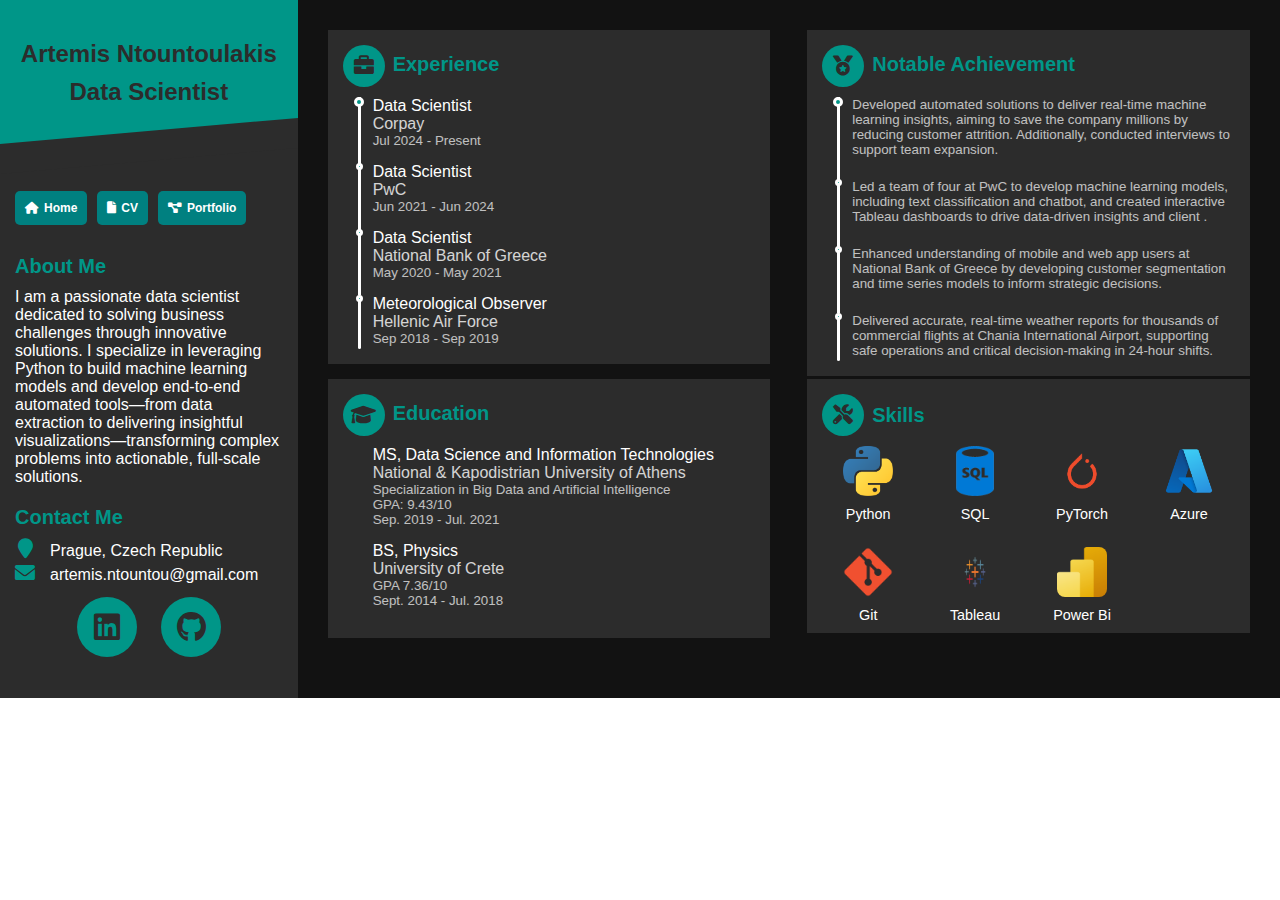
==== commit 90331e2d: "change text on about me" ====
--- a/index.html
+++ b/index.html
@@ -38,7 +38,7 @@
 
 
     <div class="about">
-      <h3>About Me</h3> Data scientist dedicated to solving business challenges through innovative solutions. I specialize in leveraging Python to build machine learning models and develop end-to-end automated tools—from data extraction to delivering insightful visualizations. Ready to make data-driven magic together?
+      <h3>About Me</h3> I am a passionate data scientist dedicated to solving business challenges through innovative solutions. I specialize in leveraging Python to build machine learning models and develop end-to-end automated tools—from data extraction to delivering insightful visualizations—transforming complex problems into actionable, full-scale solutions.
     </div>
     <div class="contact">
       <h3>Contact Me</h3>
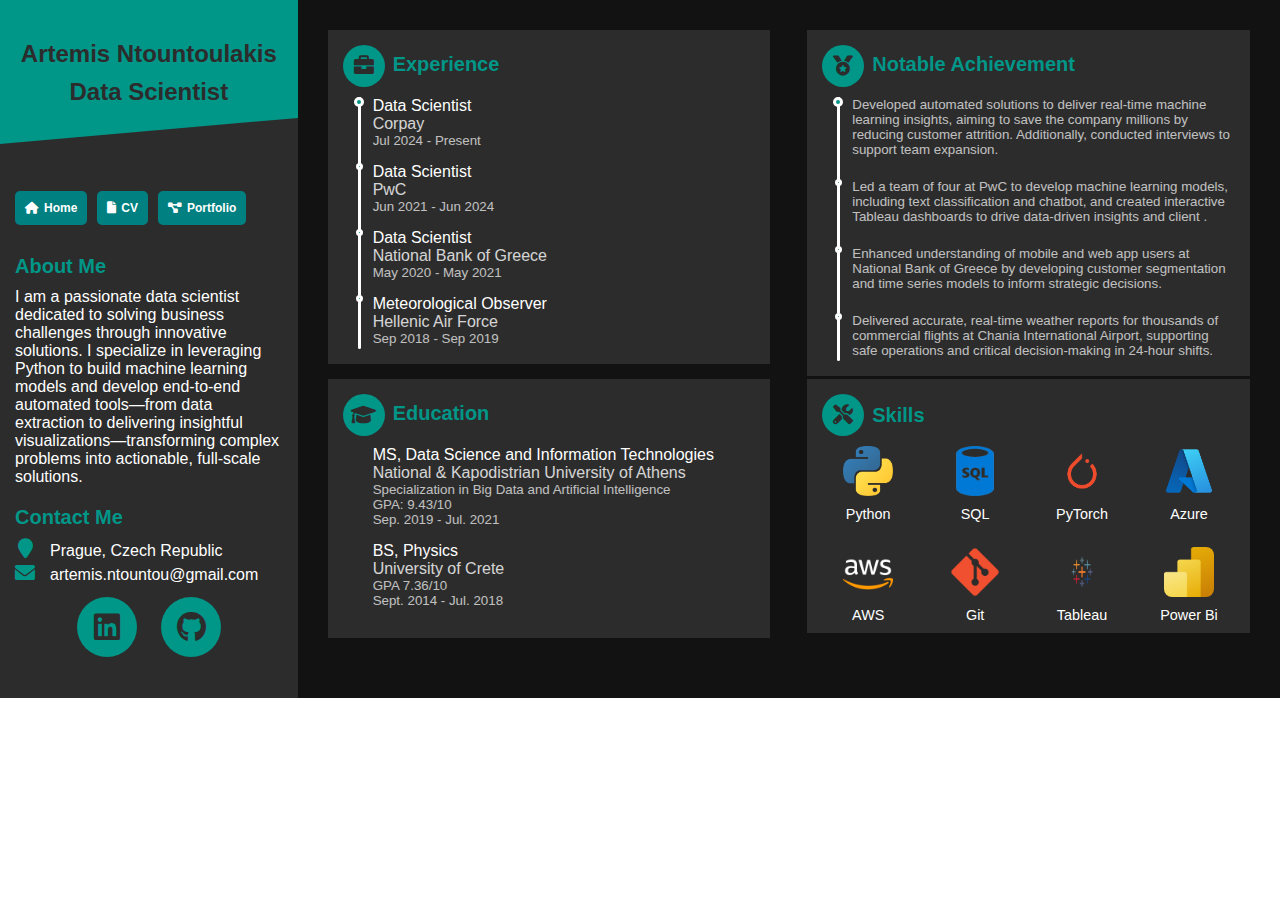
==== commit b3c56f00: "update" ====
--- a/index.html
+++ b/index.html
@@ -21,7 +21,7 @@
     <!-- New Buttons Section -->
     <div class="navigation">
 
-      <button onclick="window.location.href='index.html';">
+      <button onclick="https://ntountoulakis.github.io/">
         <i class="fa-solid fa-house"></i> Home
       </button>
 
@@ -115,6 +115,10 @@
           <span>Azure</span>
         </li>
         <li>
+          <img src="images/aws.png" alt="AWS Logo">
+          <span>AWS</span>
+        </li>
+        <li>
           <img src="images/git.png" alt="Git Logo">
           <span>Git</span>
         </li>
